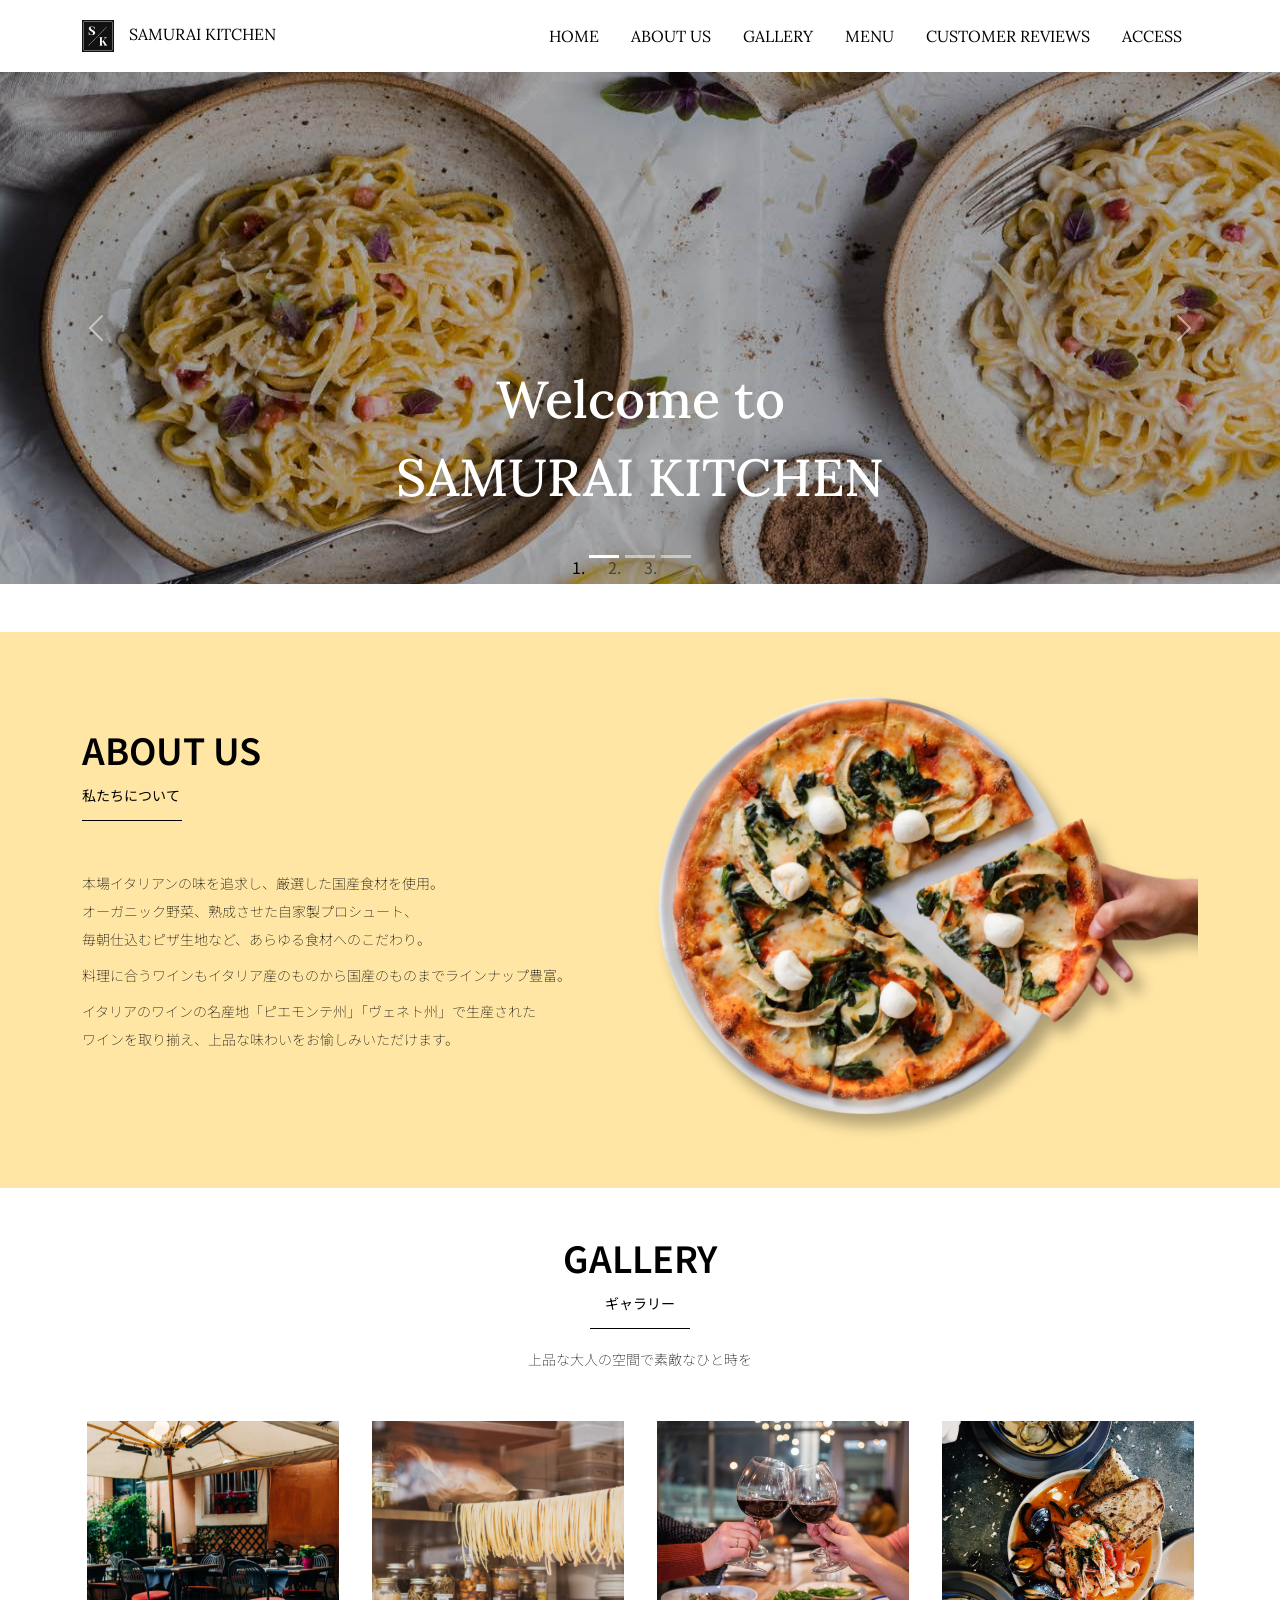
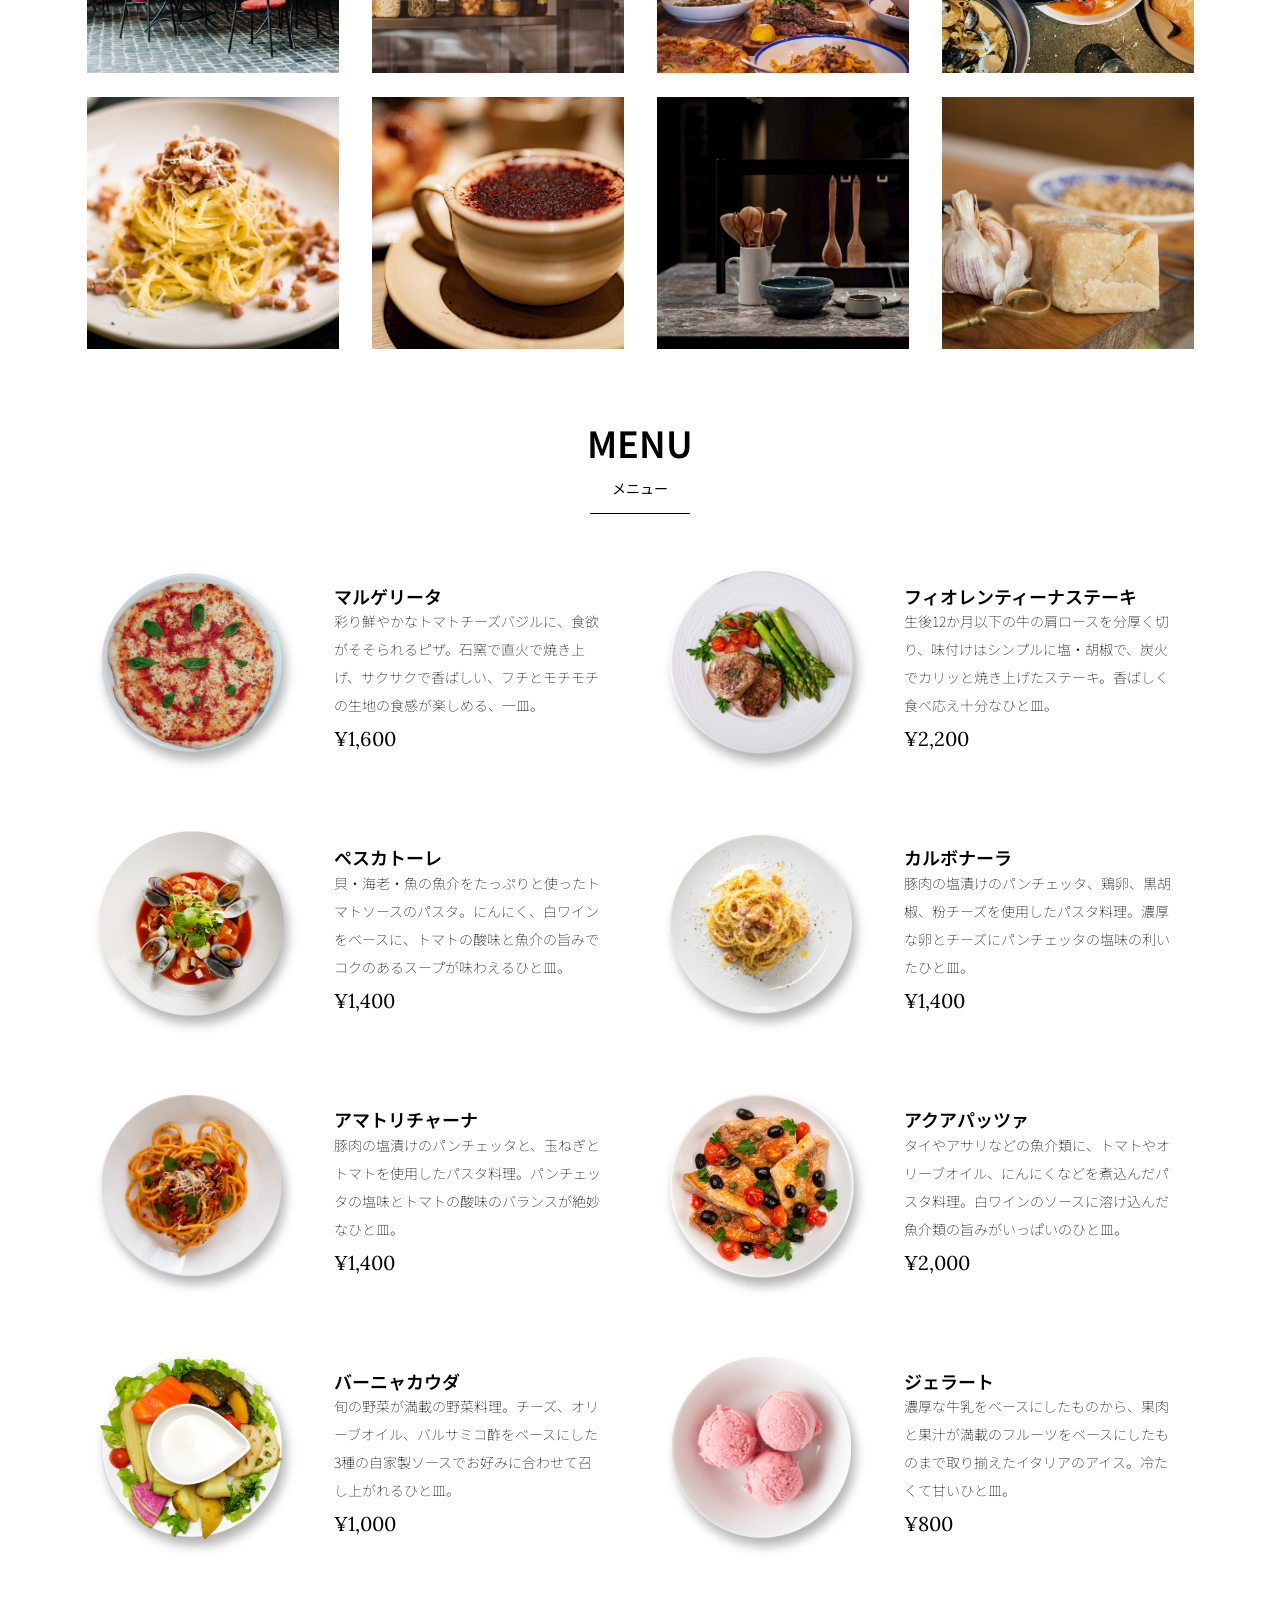
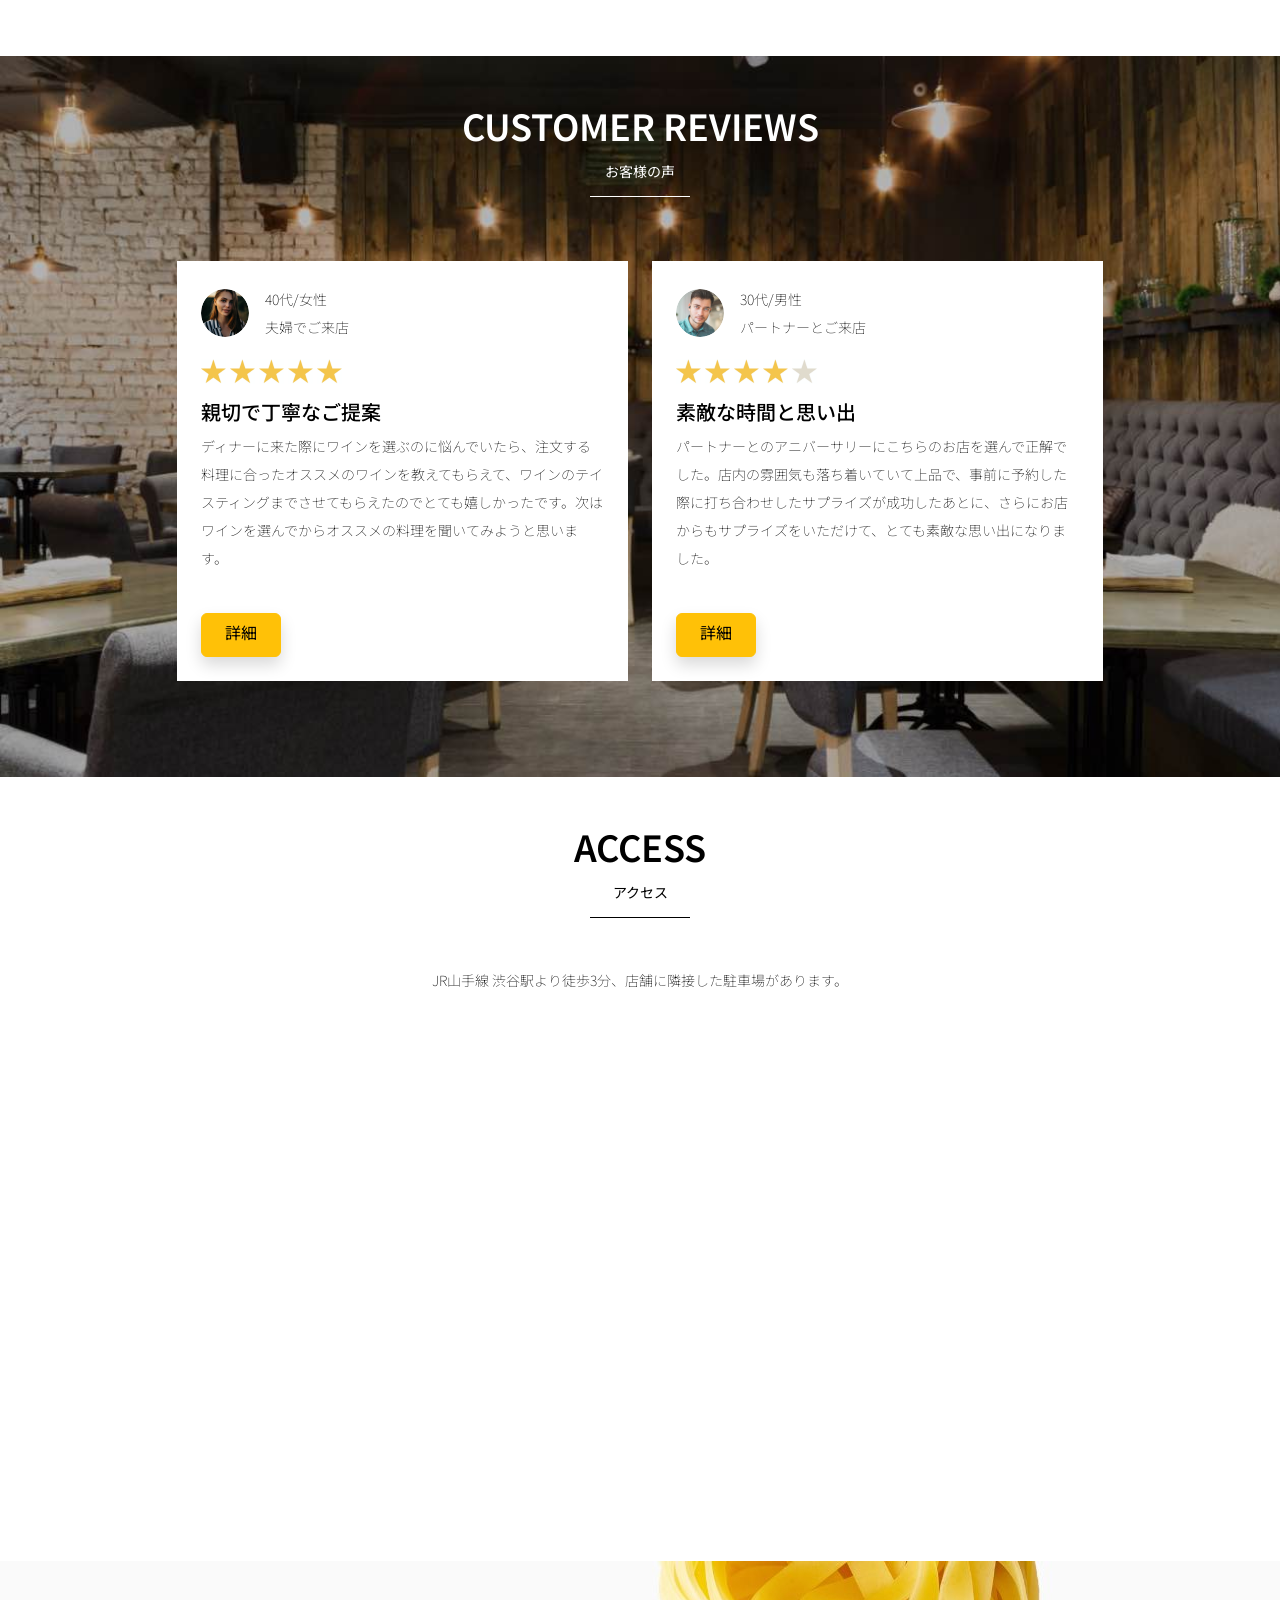
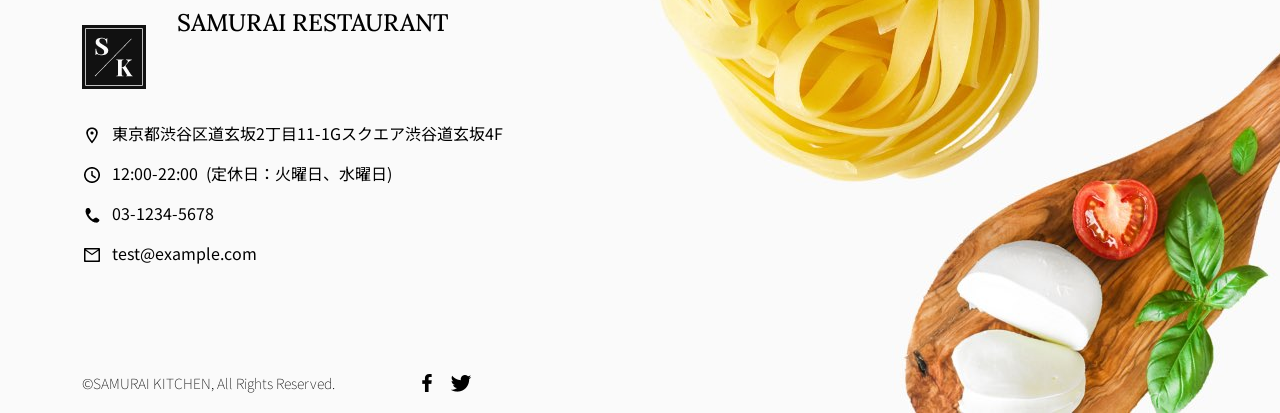
==== kadai_tutorial_output/code_for_design_comp/index.html @ cb9fbae5 "ファイルをアップロード" ====
<!doctype html>
<html lang="ja">

<head>
  <meta charset="utf-8">
  <!--マルチデバイス対応-->
  <meta name="viewport" content="width=device-width, initial-scale=1">
  <meta name="description" content="">
  <meta name="author" content="SAMURAI ENGINEER">
  <title>SAMURAI XD_HTML教材</title>
  <!-- ************************************************ bootstrap.min.cssの読み込み -->
  <!--先にBoostrapのCSSを読み込む-->
  <!--BoostrapのCSSの読み込み-->
  <link href="https://cdn.jsdelivr.net/npm/bootstrap@5.0.0-beta1/dist/css/bootstrap.min.css" rel="stylesheet"
    integrity="sha384-giJF6kkoqNQ00vy+HMDP7azOuL0xtbfIcaT9wjKHr8RbDVddVHyTfAAsrekwKmP1" crossorigin="anonymous">
  <!-- ************************************************ bootstrap.bundle.min.jsの読み込み -->
  <!--BoostrapのJavaScriptライブラリの読み込み-->
  <script src="https://cdn.jsdelivr.net/npm/bootstrap@5.0.0-beta1/dist/js/bootstrap.bundle.min.js"
    integrity="sha384-ygbV9kiqUc6oa4msXn9868pTtWMgiQaeYH7/t7LECLbyPA2x65Kgf80OJFdroafW" crossorigin="anonymous" defer>
    </script>

  <!-- ************************************************ Google Font読み込み -->
  <link rel="preconnect" href="https://fonts.gstatic.com">
  <link href="https://fonts.googleapis.com/css2?family=Lora&display=swap" rel="stylesheet">
  <link href="https://fonts.googleapis.com/css2?family=Noto+Sans+JP:wght@300&display=swap" rel="stylesheet">
  <!-- ************************************************ Font Awesome -->
  <link rel="stylesheet" href="https://use.fontawesome.com/releases/v5.1.0/css/all.css"
    integrity="sha384-lKuwvrZot6UHsBSfcMvOkWwlCMgc0TaWr+30HWe3a4ltaBwTZhyTEggF5tJv8tbt" crossorigin="anonymous">
  <!--Boostrapの読み込みのlinkタグよりも後ろに、style.cssを読み込むlinkタグを記述する-->
  <!-- ************************************************今回作成する styles.cssの読み込み -->
  <link href="stylesheet/style.css" rel="stylesheet">
  <!-- ************************************************  -->
</head>

<body>
  <main>
    <!-- ************************************************ ナビゲーションバー開始 -->
    <!--navbarでナビゲーションバーを作成。navbar-expand-lgで画面幅が広いときハンバーガーボタンを表示。-->
    <nav class="navbar navbar-expand-lg">

      <!--navbarのコンテナ-->
      <div class="container">

        <!--navbar-brandはロゴ部分。独自クラスのmy_navbar_brabdで細かな調整。-->
        <a class="navbar-brand my_navbar_brand">

          <!--ロゴのアイコンを配置。navbar_brand_logoは独自クラス-->
          <img class="img-fluid navbar_brand_logo" src="img/site_logo.png" alt="サイトアイコン"><span>SAMURAI
            KITCHEN</span></a>

        <!--navbar-togglerはハンバーガーボタンを表示・非表示にするクラス。-->
        <div class="navbar-toggler hamburger_menu" data-bs-toggle="collapse" data-bs-target="#navbarNav"
          aria-controls="navbarNav" aria-expanded="false" aria-label="Toggle navigation">
          <input type="checkbox" id="hamburger_btn_check">
          <label for="hamburger_btn_check" class="hamburger_btn">
            <img class="btn_open" src="img/botton_open.png" alt="ナビゲーションメニューのボタン">
            <img class="btn_close" src="img/botton_close.png" alt="ナビゲーションメニューのボタン">
          </label>
        </div>

        <!--これ以降がナビゲーションメニュー部分。説明は後述-->
        <div class="collapse navbar-collapse justify-content-end" id="navbarNav">
          <ul class="navbar-nav">
            <li class="nav-item px-2">
              <a class="nav-link my_nav_link my-2" aria-current="page" href="#">HOME</a>
            </li>

            <li class="nav-item px-2">
              <a class="nav-link my_nav_link my-2" href="#about">ABOUT US</a>
            </li>

            <li class="nav-item px-2">
              <a class="nav-link my_nav_link my-2" href="#gallery">GALLERY</a>
            </li>

            <li class="nav-item px-2">
              <a class="nav-link my_nav_link my-2" href="#menu">MENU</a>
            </li>

            <li class="nav-item px-2">
              <a class="nav-link my_nav_link my-2" href="#review">CUSTOMER REVIEWS</a>
            </li>

            <li class="nav-item px-2">
              <a class="nav-link my_nav_link my-2" href="#access">ACCESS</a>
            </li>

          </ul>
        </div>
      </div>
    </nav>
    <!-- ************************************************ ナビゲーションバー終了 -->
  </main>
</body>

</html>
<!-- ************************************************ カルーセル開始 -->
<div id="myCarousel" class="carousel slide mb-5" data-bs-ride="carousel">

  <!--インジケーター部分-->
  <ol class="carousel-indicators">
    <li data-bs-target="#myCarousel" data-bs slide-to="0" class="active"></li>
    <li data-bs-target="#myCarousel" data-bs-slide-to="1"></li>
    <li data-bs-target="#myCarousel" data-bs-slide-to="2"></li>
  </ol>

  <div class="carousel-inner">
    <div class="carousel-item active">
      <img src="img/slider-1.jpg" alt="SAMURAI KITCHEN-1">
      <div class="carousel-caption">
        <h1 class="my_carousel_caption">
          Welcome to<br>
          SAMURAI KITCHEN
        </h1>
      </div>
    </div>


    <div class="carousel-item">
      <img src="img/slider-2.jpg" alt="サンプル画像">
      <div class="carousel-caption">
        <h1 class="my_carousel_caption"> The fabulous combination of&nbsp;wine&nbsp;and&nbsp;food</h1>
      </div>
    </div>

    <div class="carousel-item">
      <img src="img/slider-3.jpg" alt="サンプル画像">
      <div class="carousel-caption">
        <h1 class="my_carousel_caption">Get the Italian taste<br>
          at the SAMURAI&nbsp;KITCHEN</h1>
      </div>
    </div>

  </div>
  <a class="carousel-control-prev" href="#myCarousel" role="botton" data-bs-slide="prev">
    <span class="carousel-control-prev-icon" aria-hidden="true"></span>
    <span class="visually-hidden">Previous</span>
  </a>

  <!--コントロール左側-->
  <a class="carousel-control-prev" href="#myCarousel" role="botton" data-bs-slide="prev">
    <span class="carousel-contorol-prev-icon" aria-hidden="true"></span>
    <span class="visually-hidden">Previous</span>
  </a>

  <!--コントロールボタン右側-->
  <a class="carousel-control-next" href="#myCarousel" role="botton" data-bs-slide="next">
    <span class="carousel-control-next-icon" aria-hidden="true"></span>
    <span class="visually-hidden">Next</span>
  </a>
</div>
<!-- ************************************************ カルーセル終了 -->

<!-- ************************************************ アバウトセクション開始 -->
<section class="about_us_bg" id="about">

  <div class="container py-5 mb-5">
    <div class="row">
      <div class="col-lg-6 text-left">
        <div class="py-5">
          <h2 class="section_title about mb-5">ABOUT US</h2>
          <p class="mb-2">
            本場イタリアンの味を追求し、厳選した国産食材を使用。<br>
            オーガニック野菜、熟成させた自家製プロシュート、<br>
            毎朝仕込むピザ生地など、あらゆる食材へのこだわり。<br>
          </p>

          <p class="mb-2">
            料理に合うワインもイタリア産のものから国産のものまでラインナップ豊富。<br>
          </p>

          <p class="mb-2">
            イタリアのワインの名産地「ピエモンテ州」「ヴェネト州」で生産された<br>
            ワインを取り揃え、上品な味わいをお愉しみいただけます。<br>
          </p>
        </div>
      </div>

      <div class="col-lg-6">
        <img src="img/img-about-us.png" class="img-fluid" alt="pizza">
      </div>
    </div>
  </div>

</section>
<!-- ************************************************ アバウトセクション終了 -->

<!-- ************************************************ ギャラリーセクション開始 -->
<section id="gallery">

  <div class="container mb-5">
    <h2 class="mb-3 section_title gallery text-center">GALLERY</h2>
    <p class="text-center mb-5">上品な大人の空間で素敵なひと時を</p>

    <div class="row">
      <div class="col-6 col-lg-3 mb-4 d-flex justify-content-center">
        <img class="img-fluid" src="img/gallery-1.jpg" alt="サンプル画像">
      </div>

      <div class="col-6 col-lg-3 mb-4 d-flex justify-content-center">
        <img class="img-fluid" src="img/gallery-2.jpg" alt="サンプル画像">
      </div>

      <div class="col-6 col-lg-3 mb-4 d-flex justify-content-center">
        <img class="img-fluid" src="img/gallery-3.jpg" alt="サンプル画像">
      </div>

      <div class="col-6 col-lg-3 mb-4 d-flex justify-content-center">
        <img class="img-fluid" src="img/gallery-4.jpg" alt="サンプル画像">
      </div>

      <div class="col-6 col-lg-3 mb-4 d-flex justify-content-center">
        <img class="img-fluid" src="img/gallery-5.jpg" alt="サンプル画像">
      </div>

      <div class="col-6 col-lg-3 mb-4 d-flex justify-content-center">
        <img class="img-fluid" src="img/gallery-6.jpg" alt="サンプル画像">
      </div>
      <div class="col-6 col-lg-3 mb-4 d-flex justify-content-center">
        <img class="img-fluid" src="img/gallery-7.jpg" alt="サンプル画像">
      </div>
      <div class="col-6 col-lg-3 mb-4 d-flex justify-content-center">
        <img class="img-fluid" src="img/gallery-8.jpg" alt="サンプル画像">
      </div>


    </div>
  </div>

</section>
<!-- ************************************************ ギャラリーセクション終了 -->

<!-- ************************************************ メニューセクション -->
<section id="menu">

  <div class="container">
    <div class="row">
      <div class="col-lg-12">

        <h2 class="section_title menu text-center mb-5">MENU</h2>
      </div>
    </div>
  </div>

  <div class="container mb-5">
    <div class="row">
      <div class="col-12 col-lg-6">

        <div class="row g-0 mb-4">
          <div class="col-12 col-lg-5 text-center">
            <img src="img/margherita.png" class="img-fluid" alt="マルゲリータ">
          </div>

          <div class="col-12 col-lg-7 p-4">
            <h4 class="mb-0 menu_title">マルゲリータ</h4>
            <p class="my-auto">彩り鮮やかなトマトチーズバジルに、食欲がそそられるピザ。石窯で直火で焼き上げ、サクサクで香ばしい、フチとモチモチの生地の食感が楽しめる、一皿。</p>
            <p class="menu_price">¥1,600</p>
          </div>
        </div>
      </div>

      <div class="col-12 col-lg-6">
        <div class="row g-0 mb-4">
          <div class="col-12 col-lg-5 text-center">
            <img src="img/steak.png" class="img-fluid" alt="フィオレンティーナステーキ">
          </div>
          <div class="col-12 col-lg-7 p-4">
            <h4 class="mb-0 menu_title">フィオレンティーナステーキ</h4>
            <p class="my-auto">生後12か月以下の牛の肩ロースを分厚く切り、味付けはシンプルに塩・胡椒で、炭火でカリッと焼き上げたステーキ。香ばしく食べ応え十分なひと皿。</p>
            <p class="menu_price">¥2,200</p>
          </div>
        </div>
      </div>

      <div class="col-12 col-lg-6">
        <div class="row g-0 mb-4">
          <div class="col-12 col-lg-5 text-center">
            <img src="img/pescatore.png" class="img-fluid" alt="ペスカトーレ">
          </div>
          <div class="col-12 col-lg-7 p-4">
            <h4 class="mb-0 menu_title">ペスカトーレ</h4>
            <p class="my-auto">貝・海老・魚の魚介をたっぷりと使ったトマトソースのパスタ。にんにく、白ワインをベースに、トマトの酸味と魚介の旨みでコクのあるスープが味わえるひと皿。</p>
            <p class="menu_price">¥1,400</p>
          </div>
        </div>
      </div>

      <div class="col-12 col-lg-6">
        <div class="row g-0 mb-4">
          <div class="col-12 col-lg-5 text-center">
            <img src="img/carbonara.png" class="img-fluid" alt="カルボナーラ">
          </div>
          <div class="col-12 col-lg-7 p-4">
            <h4 class="mb-0 menu_title">カルボナーラ</h4>
            <p class="my-auto">豚肉の塩漬けのパンチェッタ、鶏卵、黒胡椒、粉チーズを使用したパスタ料理。濃厚な卵とチーズにパンチェッタの塩味の利いたひと皿。</p>
            <p class="menu_price">¥1,400</p>
          </div>
        </div>
      </div>

      <div class="col-12 col-lg-6">
        <div class="row g-0 mb-4">
          <div class="col-12 col-lg-5 text-center">
            <img src="img/amatriciana.png" class="img-fluid" alt="アマトリチャーナ">
          </div>
          <div class="col-12 col-lg-7 p-4">
            <h4 class="mb-0 menu_title">アマトリチャーナ</h4>
            <p class="my-auto">豚肉の塩漬けのパンチェッタと、玉ねぎとトマトを使用したパスタ料理。パンチェッタの塩味とトマトの酸味のバランスが絶妙なひと皿。</p>
            <p class="menu_price">¥1,400</p>
          </div>
        </div>
      </div>

      <div class="col-12 col-lg-6">
        <div class="row g-0 mb-4">
          <div class="col-12 col-lg-5 text-center">
            <img src="img/acqua-pazza.png" class="img-fluid" alt="アクアパッツァ">
          </div>
          <div class="col-12 col-lg-7 p-4">
            <h4 class="mb-0 menu_title">アクアパッツァ</h4>
            <p class="my-auto">タイやアサリなどの魚介類に、トマトやオリーブオイル、にんにくなどを煮込んだパスタ料理。白ワインのソースに溶け込んだ魚介類の旨みがいっぱいのひと皿。</p>
            <p class="menu_price">¥2,000</p>
          </div>
        </div>
      </div>

      <div class="col-12 col-lg-6">
        <div class="row g-0 mb-4">
          <div class="col-12 col-lg-5 text-center">
            <img src="img/bagna-cauda.png" class="img-fluid" alt="バーニャカウダ">
          </div>
          <div class="col-12 col-lg-7 p-4">
            <h4 class="mb-0 menu_title">バーニャカウダ</h4>
            <p class="my-auto">旬の野菜が満載の野菜料理。チーズ、オリーブオイル、バルサミコ酢をベースにした3種の自家製ソースでお好みに合わせて召し上がれるひと皿。</p>
            <p class="menu_price">¥1,000</p>
          </div>
        </div>
      </div>

      <div class="col-12 col-lg-6">
        <div class="row g-0 mb-4">
          <div class="col-12 col-lg-5 text-center">
            <img src="img/gelato.png" class="img-fluid" alt="ジェラート">
          </div>
          <div class="col-12 col-lg-7 p-4">
            <h4 class="mb-0 menu_title">ジェラート</h4>
            <p class="my-auto">濃厚な牛乳をベースにしたものから、果肉と果汁が満載のフルーツをベースにしたものまで取り揃えたイタリアのアイス。冷たくて甘いひと皿。</p>
            <p class="menu_price">¥800</p>
          </div>
        </div>
      </div>



    </div>

</section>
<!-- ************************************************ メニューセクション終了 -->

<!-- ************************************************ レビューセクション開始 -->
<section id="review">
  <div class="review_wrapper">
    <div class="container py-5 mb-5">

      <div class="text-center mb-5">
        <h2 class="section_title review text-center text-white">CUSTOMER REVIEWS</h2>
      </div>

      <div class="row pb-5 justify-content-center">
        <div class="col-12 col-lg-5 mt-3">

          <div class="bg-white h_420">
            <div class="p-4">

              <div class="d-flex align-items-center">
                <img src="img/customer-woman.png" class="reviewer_img" alt="サンプル画像">
                <div>
                  <p class="my-0">40代/女性</p>
                  <p class="my-0">夫婦でご来店</p>
                </div>
              </div>

              <div class="my-3">
                <img src="img/star-point.png" class="star_img" alt="star">
                <img src="img/star-point.png" class="star_img" alt="star">
                <img src="img/star-point.png" class="star_img" alt="star">
                <img src="img/star-point.png" class="star_img" alt="star">
                <img src="img/star-point.png" class="star_img" alt="star">
              </div>


              <h5>親切で丁寧なご提案</h5>
              <p>
                ディナーに来た際にワインを選ぶのに悩んでいたら、注文する料理に合ったオススメのワインを教えてもらえて、ワインのテイスティングまでさせてもらえたのでとても嬉しかったです。次はワインを選んでからオススメの料理を聞いてみようと思います。
              </p>

              <botton type="botton" class="btn btn-warning shadow fix_bottom">詳細</botton>
            </div>
          </div>
        </div>
        <div class="col-12 col-lg-5 mt-3">
          <div class="bg-white h_420">
            <div class="p-4">
              <div class="d-flex align-items-center">
                <img src="img/customer-man.png" class="reviewer_img" alt="サンプル画像">
                <div>
                  <p class="my-0">30代/男性</p>
                  <p class="my-0">パートナーとご来店</p>
                </div>
              </div>
              <div class="my-3">
                <img src="img/star-point.png" class="star_img" alt="star">
                <img src="img/star-point.png" class="star_img" alt="star">
                <img src="img/star-point.png" class="star_img" alt="star">
                <img src="img/star-point.png" class="star_img" alt="star">
                <img src="img/star-no-point.png" class="star_img" alt="no-star">
              </div>
              <h5>素敵な時間と思い出</h5>
              <p>
                パートナーとのアニバーサリーにこちらのお店を選んで正解でした。店内の雰囲気も落ち着いていて上品で、事前に予約した際に打ち合わせしたサプライズが成功したあとに、さらにお店からもサプライズをいただけて、とても素敵な思い出になりました。
              </p>
              <botton type="botton" class="btn btn-warning shadow fix_bottom">詳細</botton>
            </div>
          </div>
        </div>
      </div>
    </div>
  </div>

</section>
<!-- ************************************************ レビューセクション終了 -->

<!-- ************************************************ アクセスセクション開始 -->
<section id="access">
  <div class="container">
    <div class="row">
      <div class="col-lg-12 text-center mb-5">
        <h2 class="section_title text-center access mb-5">ACCESS</h2>
        <p>JR山手線 渋谷駅より徒歩3分、店舗に隣接した駐車場があります。</p>
      </div>
    </div>
  </div>
  <div class="container mb-5 px-2">

    <iframe
      src="https://www.google.com/maps/embed?pb=!1m18!1m12!1m3!1d3241.2787757027536!2d139.74691877575552!3d35.670137130583434!2m3!1f0!2f0!3f0!3m2!1i1024!2i768!4f13.1!3m3!1m2!1s0x60188b602972bb83%3A0xa6b553df33a5bd04!2zU0FNVVJBSSBFTkdJTkVFUiDkvo3jgqjjg7Pjgrjjg4vjgqI!5e0!3m2!1sja!2sjp!4v1789737223111!5m2!1sja!2sjp"
      class="w-100" style="height: 50vh;" loading="lazy"></iframe>
  </div>
</section>
<!-- ************************************************ アクセスセクション終了 -->


<!-- ************************************************ フッター開始 -->
<footer id="footer">

  <div class="container">
    <div class="row">

      <div class="col-12 col-lg-6 position-relative">
        <div class="row pt-5">

          <div class="col-lg-2 text-center my-3">

            <img class="img-fluid footer_brand_logo" src="img/site_logo.png" alt="サンプル画像">
          </div>

          <div class="col-lg-10" align-self-center my-3>
            <h2 class="m-0 footer_text">SAMURAI RESTAURANT</h2>
          </div>
        </div>

        <div class="restaurant_info py-3">
          <div class="d-flex mb-3">
            <img src="img/icon-Marker.png" alt="marker">
            <p class="p-0 m-0">東京都渋谷区道玄坂2丁目11-1Gスクエア渋谷道玄坂4F</p>
          </div>
          <div class="d-flex mb-3">
            <img src="img/icon-Clock.png" alt="clock">
            <p class="p-0 m-0">12:00-22:00&nbsp;&nbsp;(定休日：火曜日、水曜日)</p>
          </div>
          <div class="d-flex mb-3">
            <img src="img/icon-Phone.png" alt="phone">
            <p class="p-0 m-0">03-1234-5678</p>
          </div>
          <div class="d-flex mb-3">
            <img src="img/icon-Mail.png" alt="mail">
            <p class="p-0 m-0">test@example.com</p>
          </div>
        </div>

        <div class="copy_right align-items-center">
          <p> ©SAMURAI KITCHEN, All Rights Reserved.</p>

          <img src="img/icon-facebook.png" class="sns_img" alt="facebook">
          <img src="img/icon-twitter.png" class="sns_img" alt="twitter">
        </div>
      </div>

      <div class="col-12 col-lg-6 d-none d-lg-block">
        <img src="img/background-footer.jpg" alt="背景画像">
      </div>
    </div>
  </div>
</footer>

</html>
---- kadai_tutorial_output/code_for_design_comp/stylesheet/style.css ----
/* ----------------------------------------------- 共通 */
html,
body {
  overflow-x: hidden;
}

body {
  color: #000000;
  font-family: 'Noto Sans JP', sans-serif;
  padding-bottom: 0;

}

p {
  line-height: 2.0em;
  font-weight: 100;
  font-style: normal;
  font-size: 14px;

}

.section_title {
  font-size: 36px;
  font-weight: 600;
}

.section_title::after {
  display: block;
  font-size: 14px;
  font-weight: 400;
  padding: 16px 0 16px;
  width: 100px;
  border-bottom: solid 1px #000000;
}



/* ----------------------------------------------- ナビゲーションバー */
.navbar_brand_logo {
  /*サイズを32pxの正方形へ変更*/
  width: 32px;
  height: 32px;

  /*imgはインライン要素なのでインラインブロックに設定*/
  display: inline-block;

  /*"samurai kitchen" という文字との空白を15pxに設定*/
  margin-right: 15px;
}

/*カンマで区切ると複数のクラスに適用可能*/
.my_navbar_brand,
.my_nav_link {

  /*フォントサイズを16pxに設定*/
  font-size: 16px;

  /*フォントをセリフタイに設定*/
  font-family: 'Lora', serif;

  /*フォント色を黒色に設定*/
  color: #000000 !important;
}

/*Bootstrapのボタンに初期設定されている周囲のborder（枠線）を消す*/
.navbar-toggler {
  padding: 0 !important;
  border: none;
}

/*ハンバーガーボタンがチェック状態である（押されている）とき、閉じるボタン（×）を表示する*/
#hamburger_btn_check:checked~.hamburger_btn .btn_close {
  display: block;
}

/*ハンバーガーボタンがチェック状態である押されているとき、ハンバーガーボタンを表示しない*/
#hamburger_btn_check:checked~.hamburger_btn .btn_open {
  display: none;
}

/*最初に表示下ときは、閉じるボタンは表示しない*/
.btn_close {
  display: none;
}

/*ハンバーガーボタンが押されているかを判断するためのチェックボタンは隠す*/
#hamburger_btn_check {
  display: none;
}


/* ----------------------------------------------- カールセル */
.my_carousel_caption {
  font-size: 52px;
  padding-top: 1.25rem;
  padding-bottom: 1.25rem;
  color: #fff;
  text-align: center;
  font-family: 'Lora', serif;
  line-height: 1.5em;
}

.my_carousel_caption::before {
  content: url(../img/logoSymbol_white.png);
  display: block;
}

@media screen and (max-width:375px) {
  .my_carousel_caption {
    font-size: 27px;
  }
}

.carousel-item {
  height: 32rem;
}

.carousel-item>img {
  position: absolute;
  top: 0;
  left: 0;
  min-width: 100%;
  height: 32rem;
}






/* ----------------------------------------------- アバウト */

.about::after {
  content: "私たちについて";
}

.about_us_bg {
  background-color: #FFE6A5;
}



/* ----------------------------------------------- ギャラリー */
.gallery::after {
  content: "ギャラリー";
  margin: 0 auto 0;
}




/* ----------------------------------------------- メニュー */

.menu::after {
  content: "メニュー";
  margin: 0 auto 0;
}

.menu_title {
  font-size: 18px;
  font-weight: 600;
  font-style: normal;
}

.menu_price {
  font-size: 20px;
  font-weight: 400;
  font-family: 'Lora', serif;
}


/* ----------------------------------------------- レビュー */
.review_wrapper {
  background-image: url(../img/background-reviews.jpg);
  background-repeat: no-repeat;
  background-size: cover;
}

.review::after {
  content: "お客様の声";
  margin: 0 auto 0;
  border-bottom: solid 1px #FFFFFF;
}

.h_420 {
  height: 420px;
  position: relative;
}

.reviewer_img {
  width: 48px;
  height: 48px;
  border-radius: 50%;
  margin-right: 16px;
}

.star_img {
  width: 25px;
  height: 25px;
}

.fix_bottom {
  position: absolute;
  width: 80px;
  height: 44px;
  left: 24px;
  bottom: 24px;
}


/* ----------------------------------------------- アクセス */

.access::after {
  content: "アクセス";
  margin: 0 auto 0;
}



/* ----------------------------------------------- フッター */
#footer {
  background-color: #FAFAFA;
}

.copy_right {
  font-size: 14px;
  position: absolute;
  bottom: 1rem;
  left: 12px;
  display: flex;
}

.copy_right>p {
  margin-right: 5rem;
  margin-bottom: 0;
}

.copy_right>img.sns_img {
  height: 24px;
  width: 24px;
  margin-right: 10px;
  margin-top: 0;
}

.restaurant_info p {
  font-weight: 400;
  line-height: 1.5;
  font-size: 16px;
}

.restaurant_info img {
  width: 20px;
  height: 20px;
  margin-right: 10px;
  line-height: 1.5;
  margin-top: auto;
}

.footer_brand_logo {
  width: 64px;
  height: 64px;
  display: inline-block;
  margin-right: 15px;
}

.footer_text {
  font-size: 24px;
  font-family: 'Lora', serif;
}

@media screen and (max-width: 991px) {

  .footer_text,
  .copy_right {
    margin-top: 2rem;
    text-align: center;
    position: relative;
  }

  .copy_right>p,
  img {
    margin-right: 1rem;
    font-size: 14px;
    margin: 0;
    line-height: 35px;
  }
}
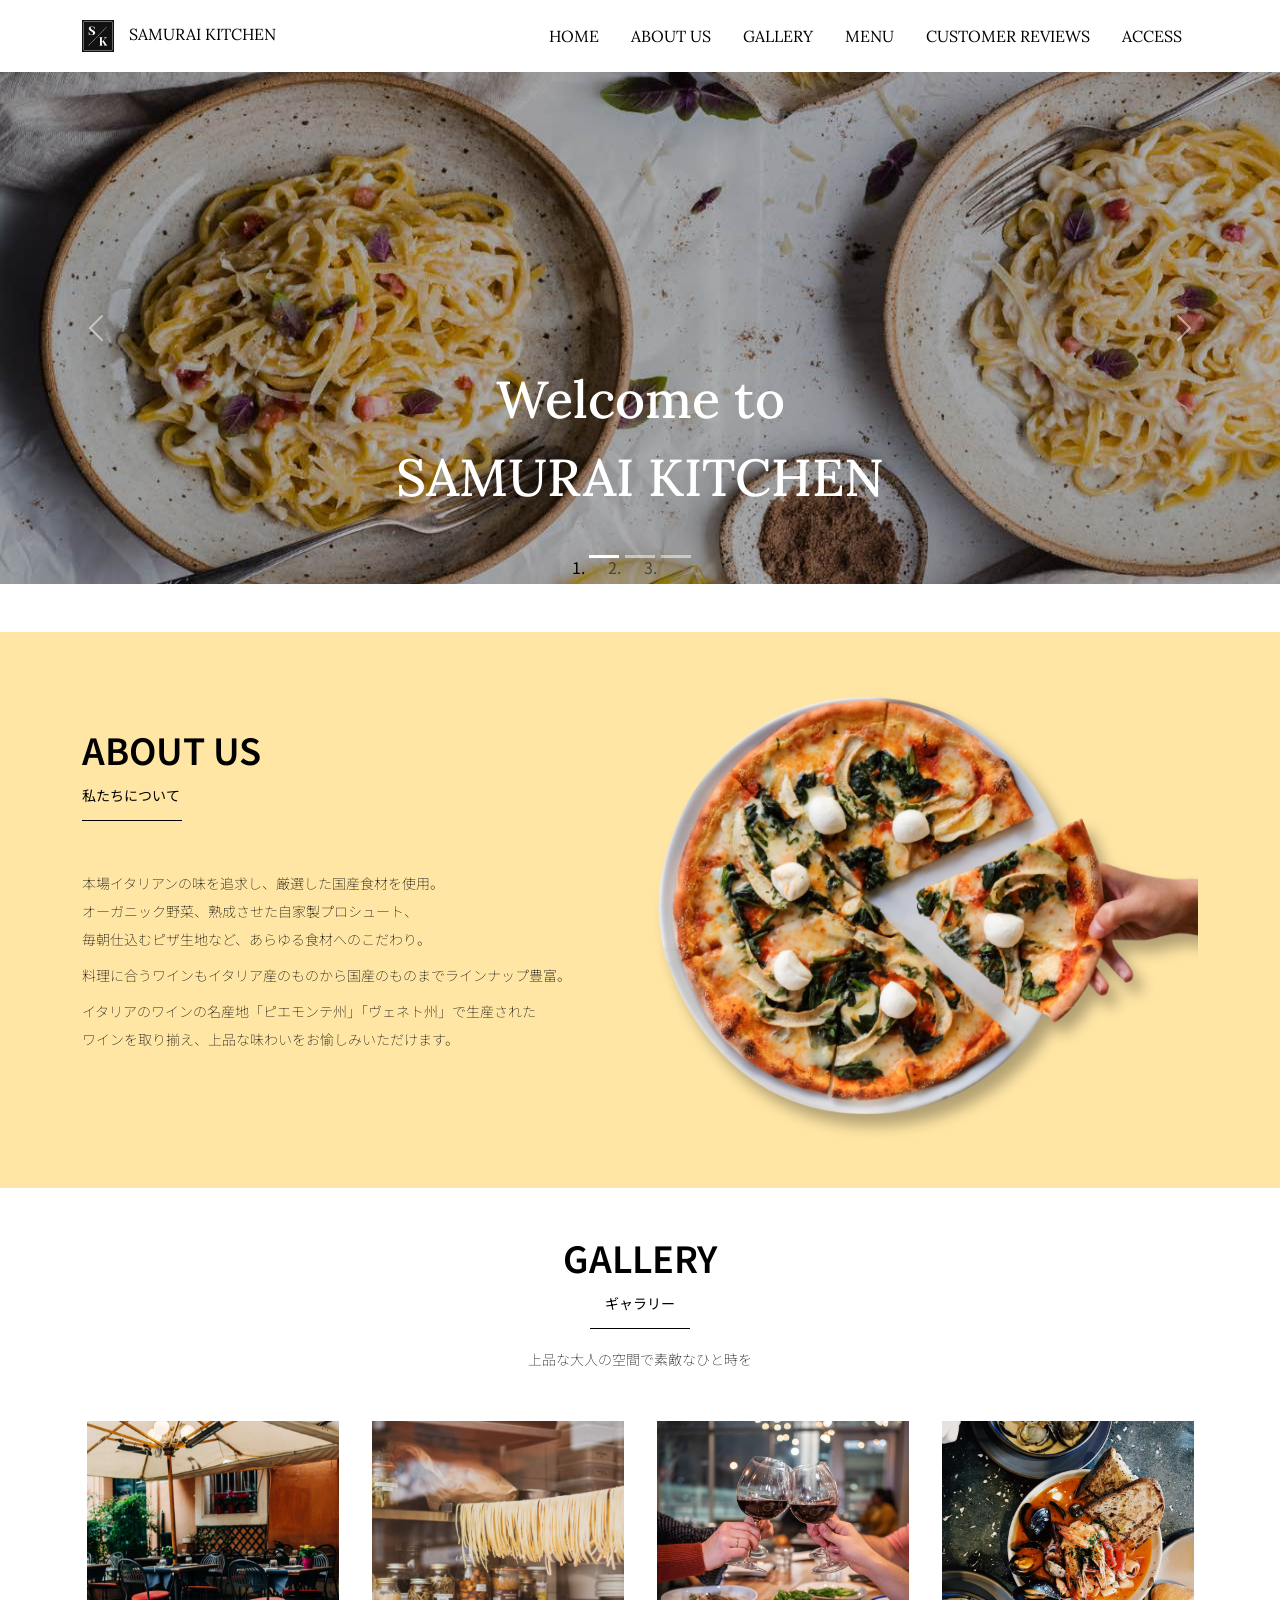
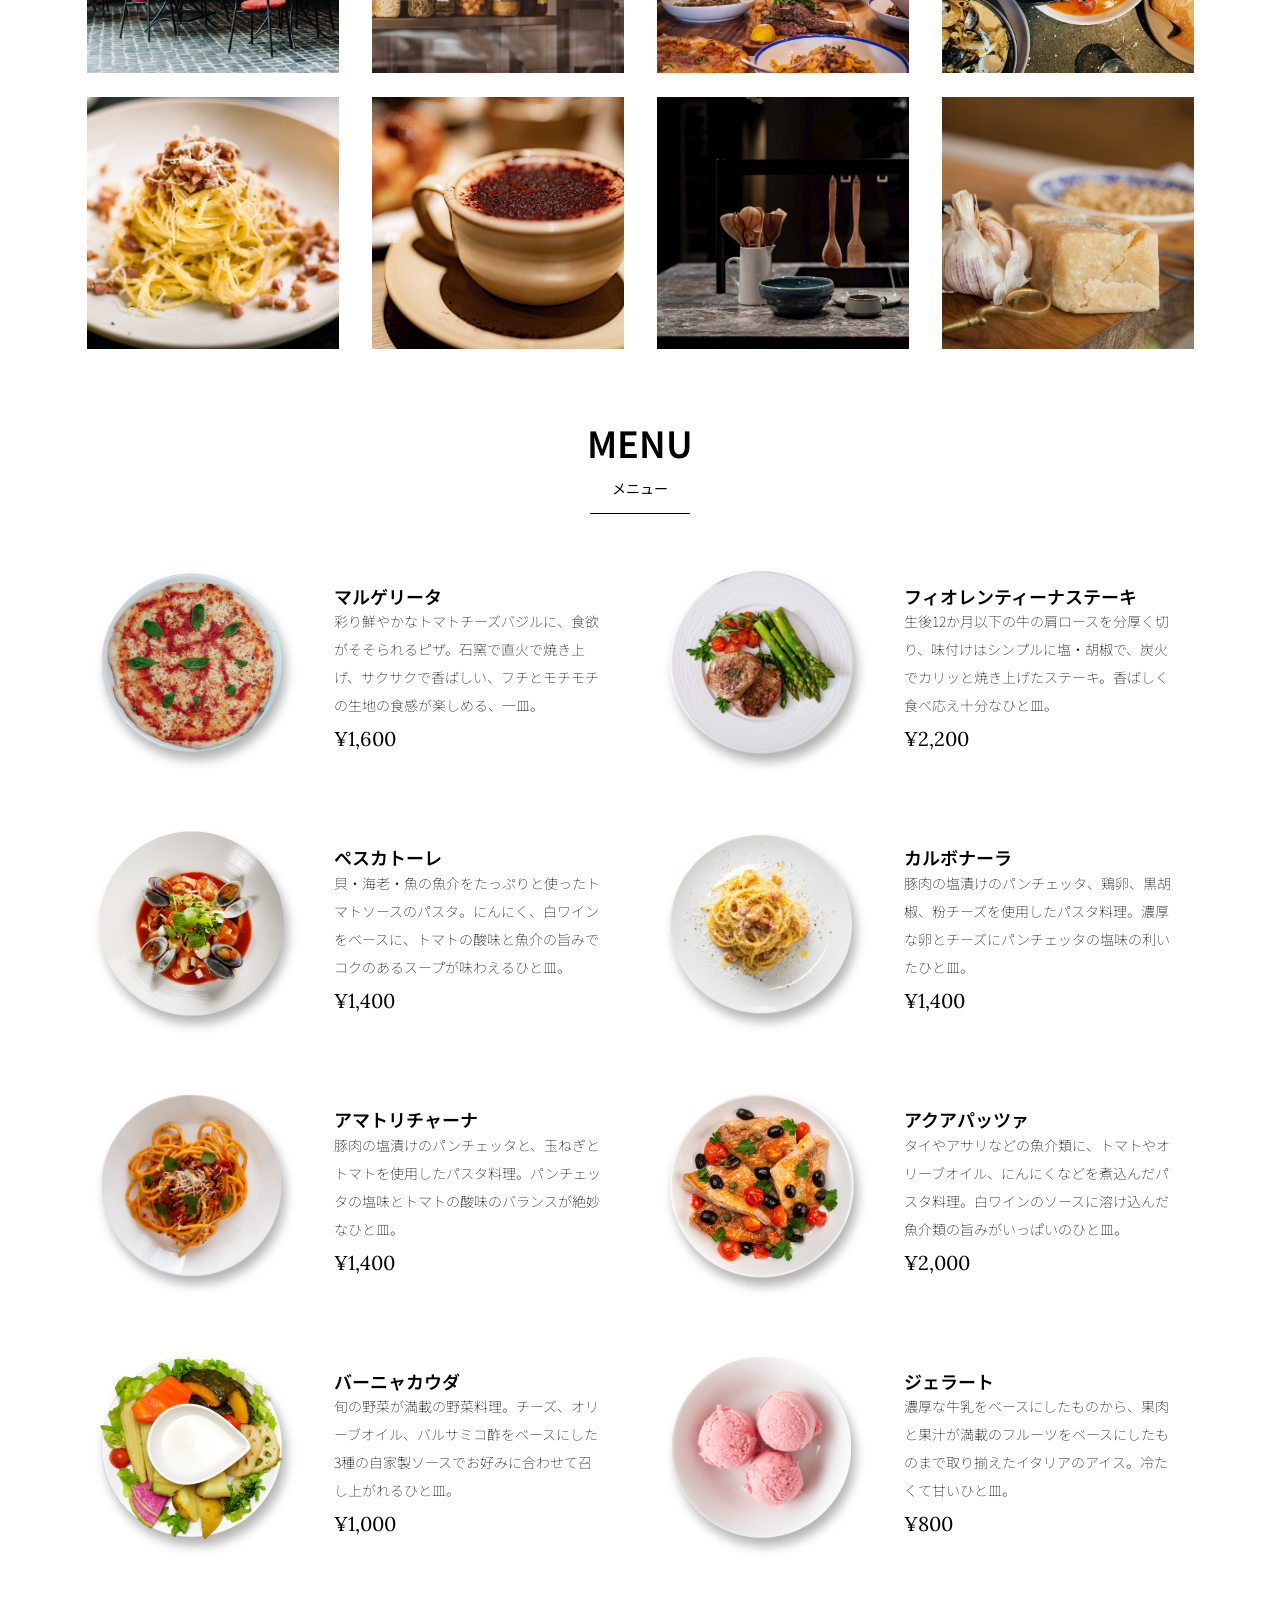
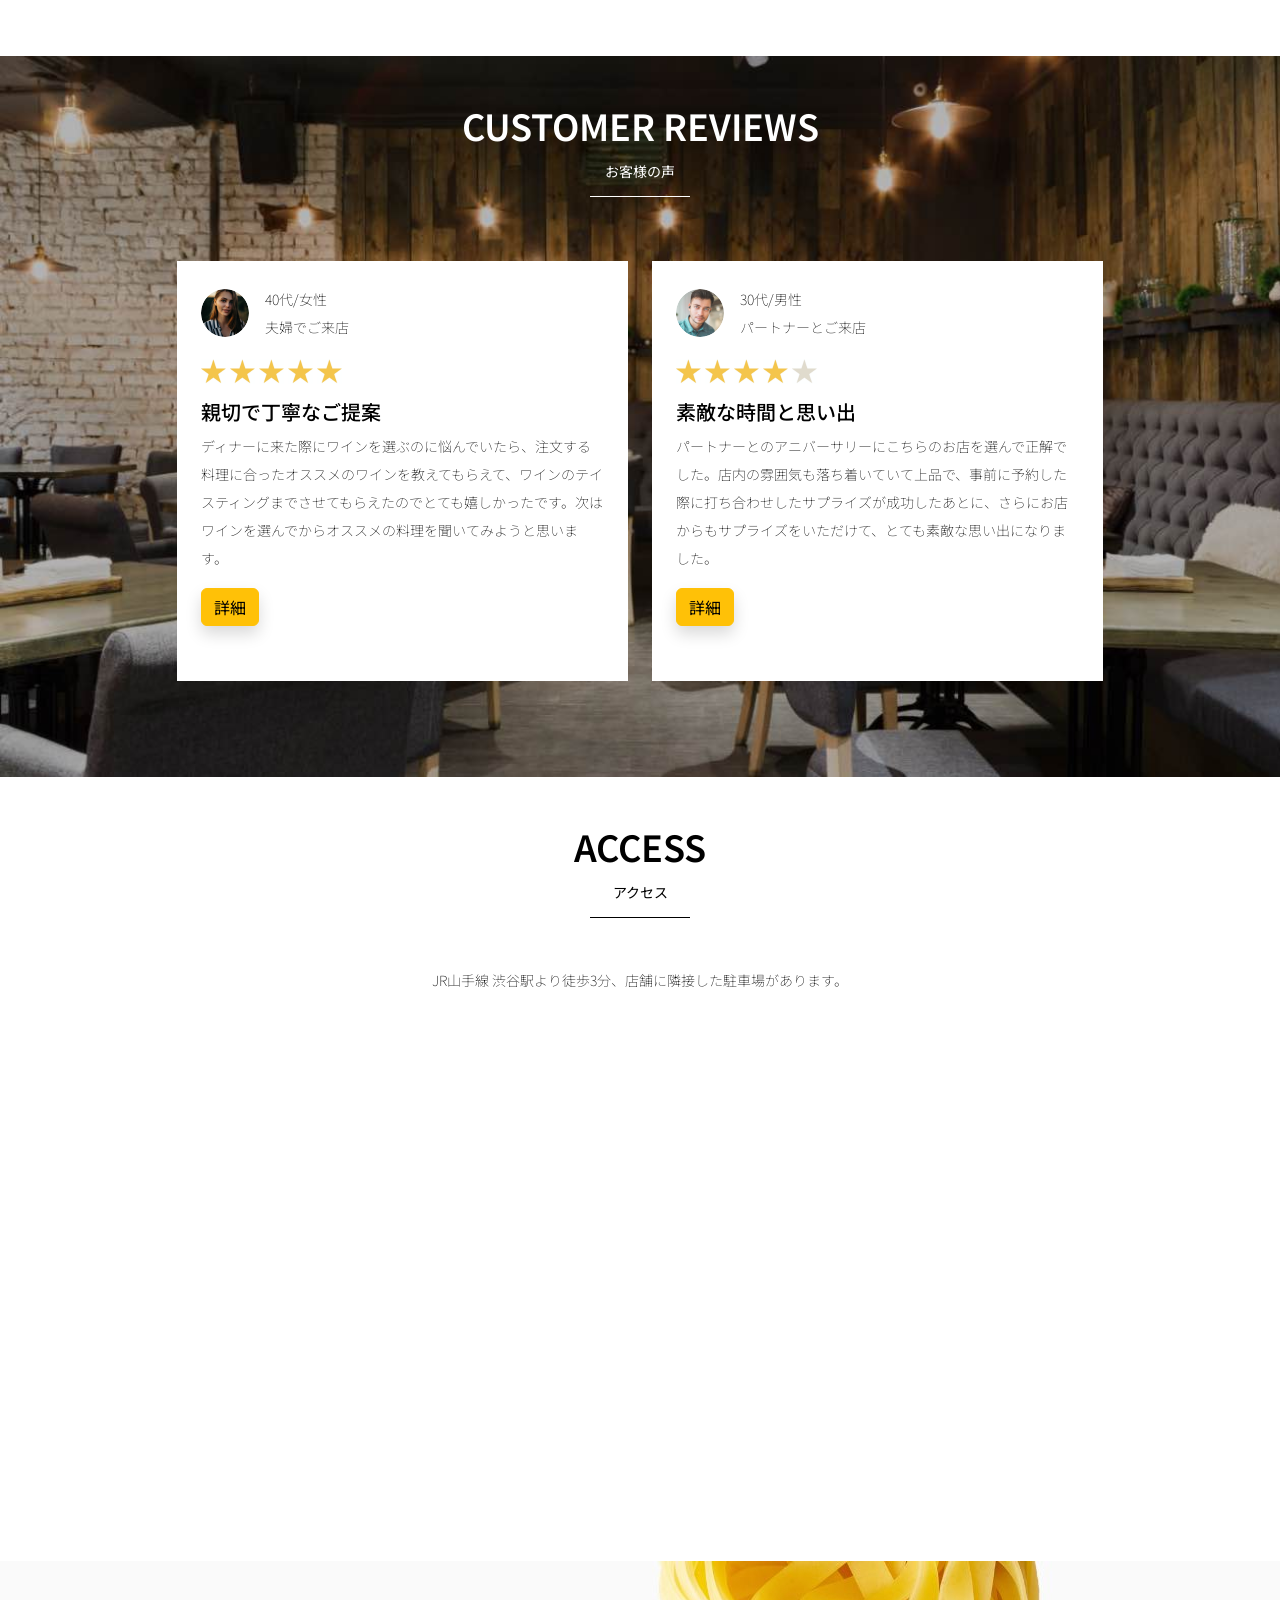
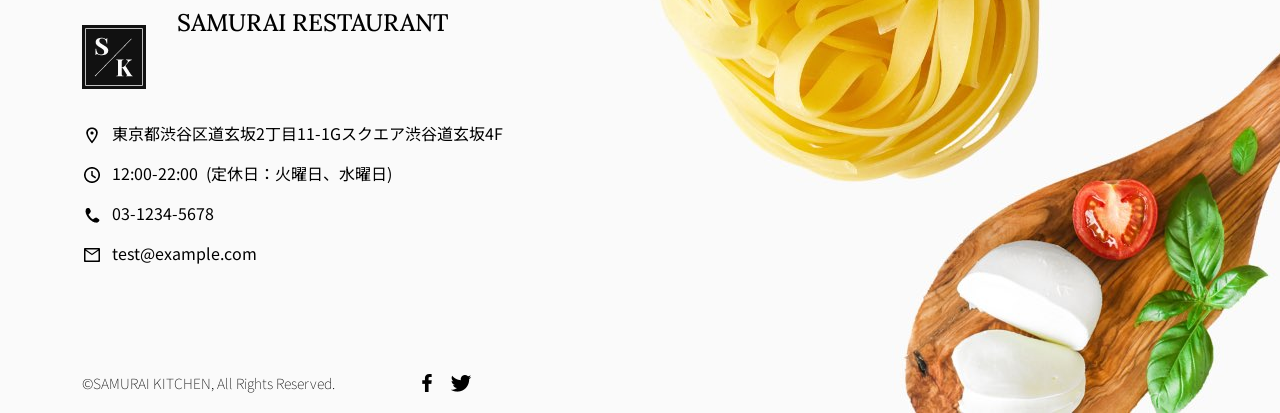
==== commit 03b42ab2: "ボタン修正" ====
--- a/kadai_tutorial_output/code_for_design_comp/index.html
+++ b/kadai_tutorial_output/code_for_design_comp/index.html
@@ -53,8 +53,8 @@
           aria-controls="navbarNav" aria-expanded="false" aria-label="Toggle navigation">
           <input type="checkbox" id="hamburger_btn_check">
           <label for="hamburger_btn_check" class="hamburger_btn">
-            <img class="btn_open" src="img/botton_open.png" alt="ナビゲーションメニューのボタン">
-            <img class="btn_close" src="img/botton_close.png" alt="ナビゲーションメニューのボタン">
+            <img class="btn_open" src="img/button_open.png" alt="ナビゲーションメニューのボタン">
+            <img class="btn_close" src="img/button_close.png" alt="ナビゲーションメニューのボタン">
           </label>
         </div>
 
@@ -132,19 +132,19 @@
     </div>
 
   </div>
-  <a class="carousel-control-prev" href="#myCarousel" role="botton" data-bs-slide="prev">
+  <a class="carousel-control-prev" href="#myCarousel" role="button" data-bs-slide="prev">
     <span class="carousel-control-prev-icon" aria-hidden="true"></span>
     <span class="visually-hidden">Previous</span>
   </a>
 
   <!--コントロール左側-->
-  <a class="carousel-control-prev" href="#myCarousel" role="botton" data-bs-slide="prev">
+  <a class="carousel-control-prev" href="#myCarousel" role="button" data-bs-slide="prev">
     <span class="carousel-contorol-prev-icon" aria-hidden="true"></span>
     <span class="visually-hidden">Previous</span>
   </a>
 
   <!--コントロールボタン右側-->
-  <a class="carousel-control-next" href="#myCarousel" role="botton" data-bs-slide="next">
+  <a class="carousel-control-next" href="#myCarousel" role="button" data-bs-slide="next">
     <span class="carousel-control-next-icon" aria-hidden="true"></span>
     <span class="visually-hidden">Next</span>
   </a>
@@ -394,7 +394,7 @@
                 ディナーに来た際にワインを選ぶのに悩んでいたら、注文する料理に合ったオススメのワインを教えてもらえて、ワインのテイスティングまでさせてもらえたのでとても嬉しかったです。次はワインを選んでからオススメの料理を聞いてみようと思います。
               </p>
 
-              <botton type="botton" class="btn btn-warning shadow fix_bottom">詳細</botton>
+              <button type="button" class="btn btn-warning shadow fix_buttom">詳細</button>
             </div>
           </div>
         </div>
@@ -419,7 +419,7 @@
               <p>
                 パートナーとのアニバーサリーにこちらのお店を選んで正解でした。店内の雰囲気も落ち着いていて上品で、事前に予約した際に打ち合わせしたサプライズが成功したあとに、さらにお店からもサプライズをいただけて、とても素敵な思い出になりました。
               </p>
-              <botton type="botton" class="btn btn-warning shadow fix_bottom">詳細</botton>
+              <button type="button" class="btn btn-warning shadow fix_buttom">詳細</button>
             </div>
           </div>
         </div>
